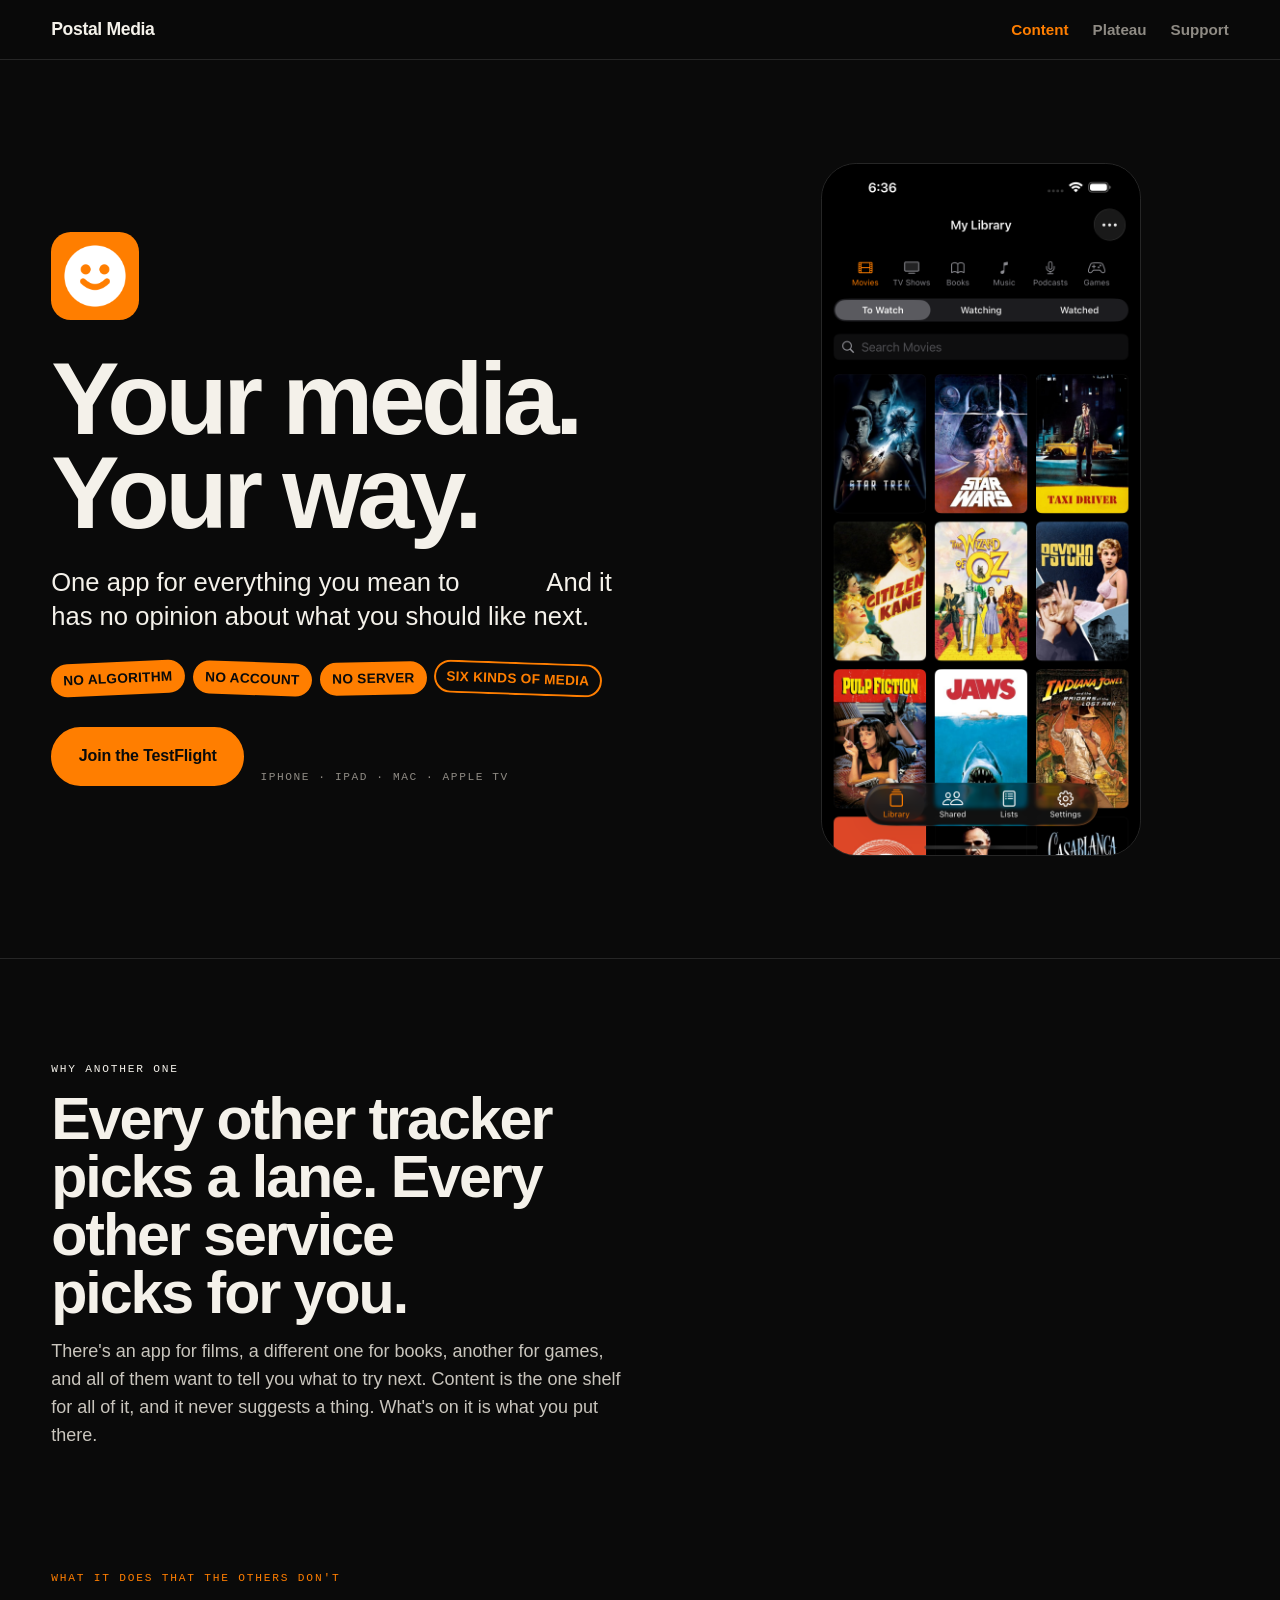
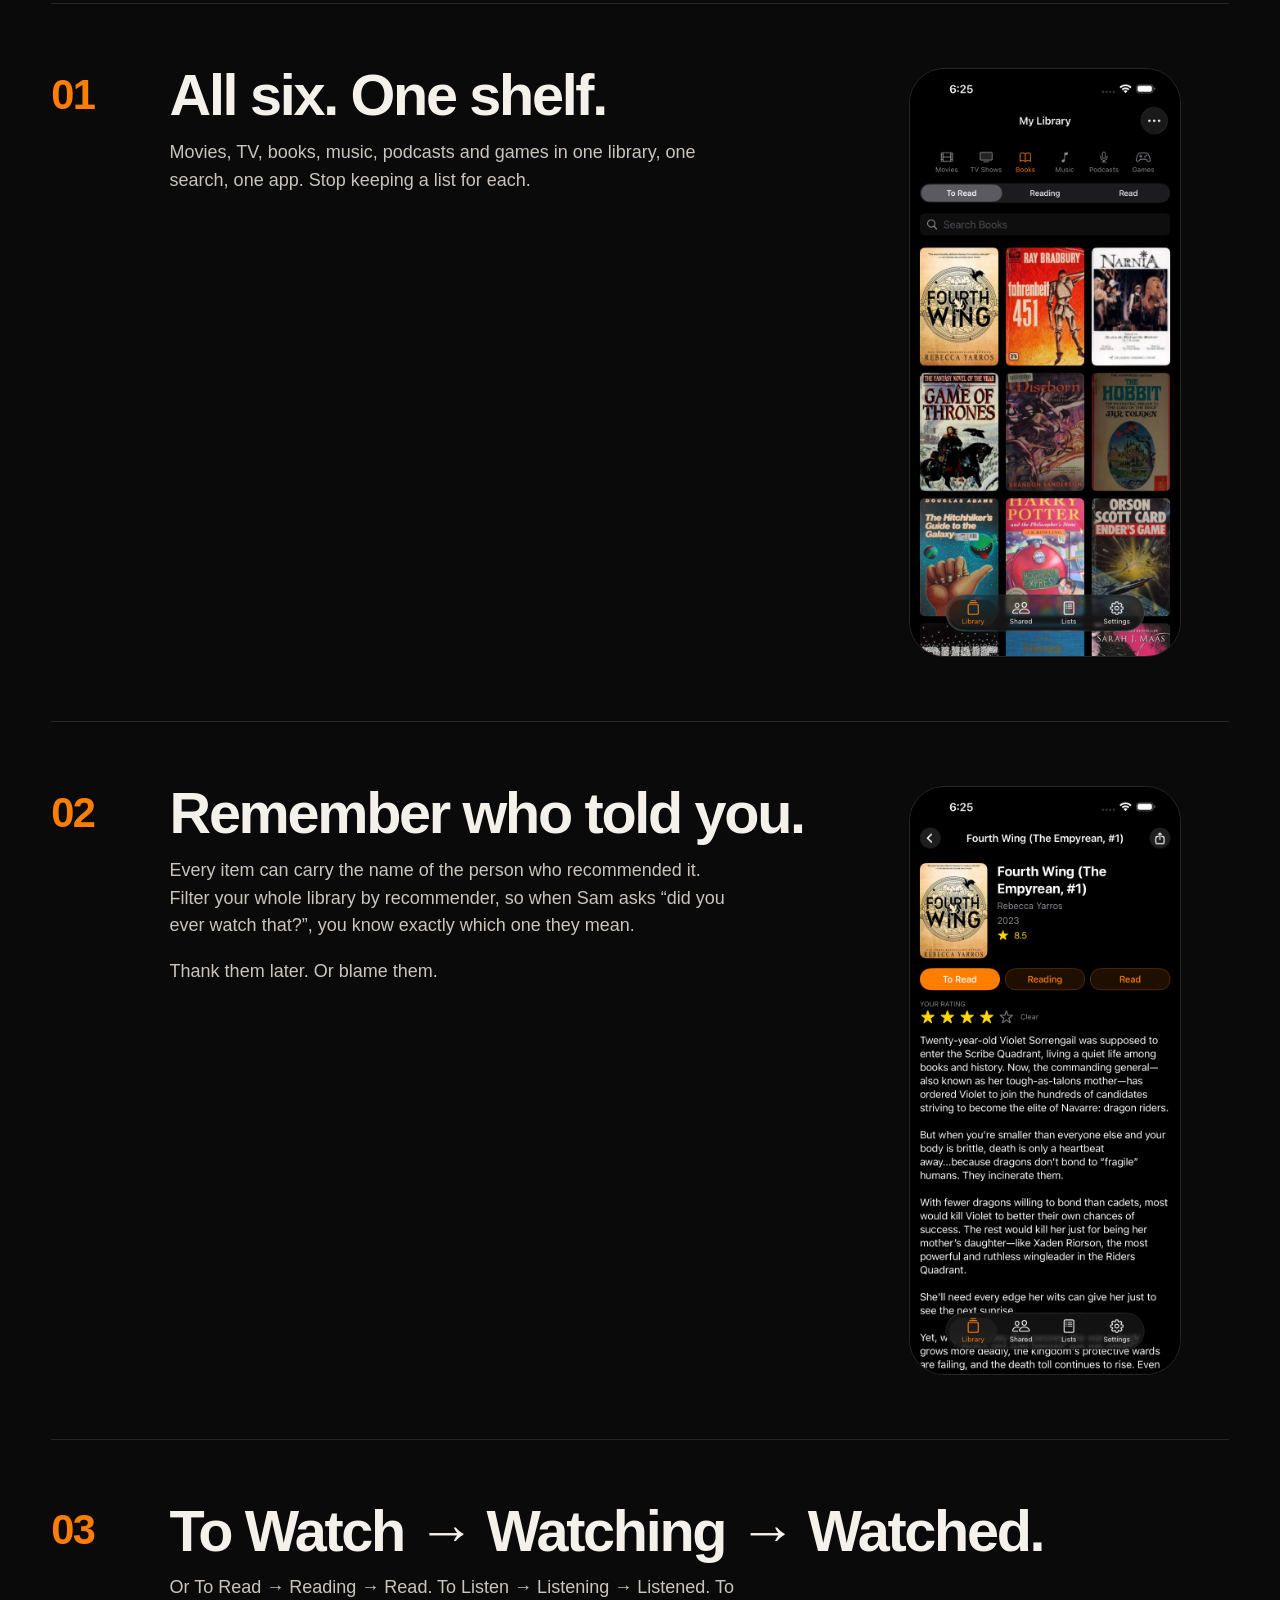
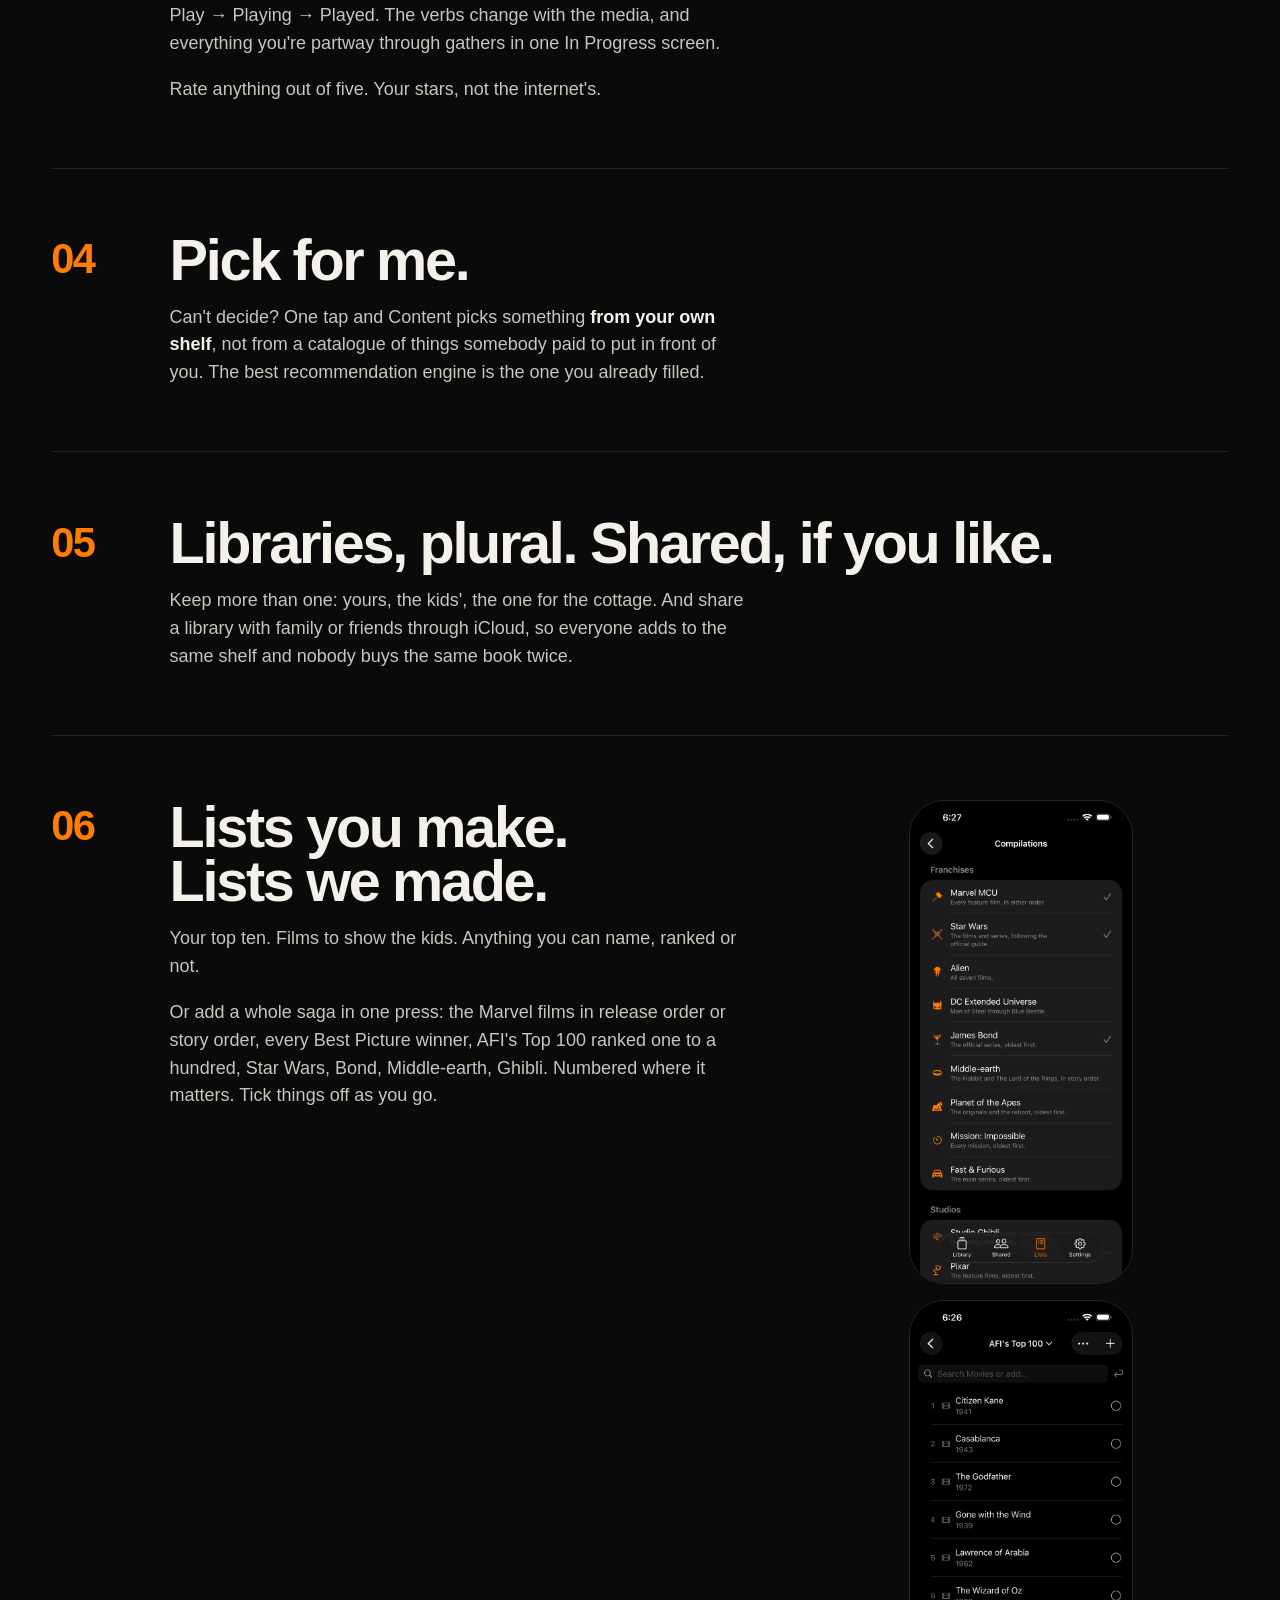
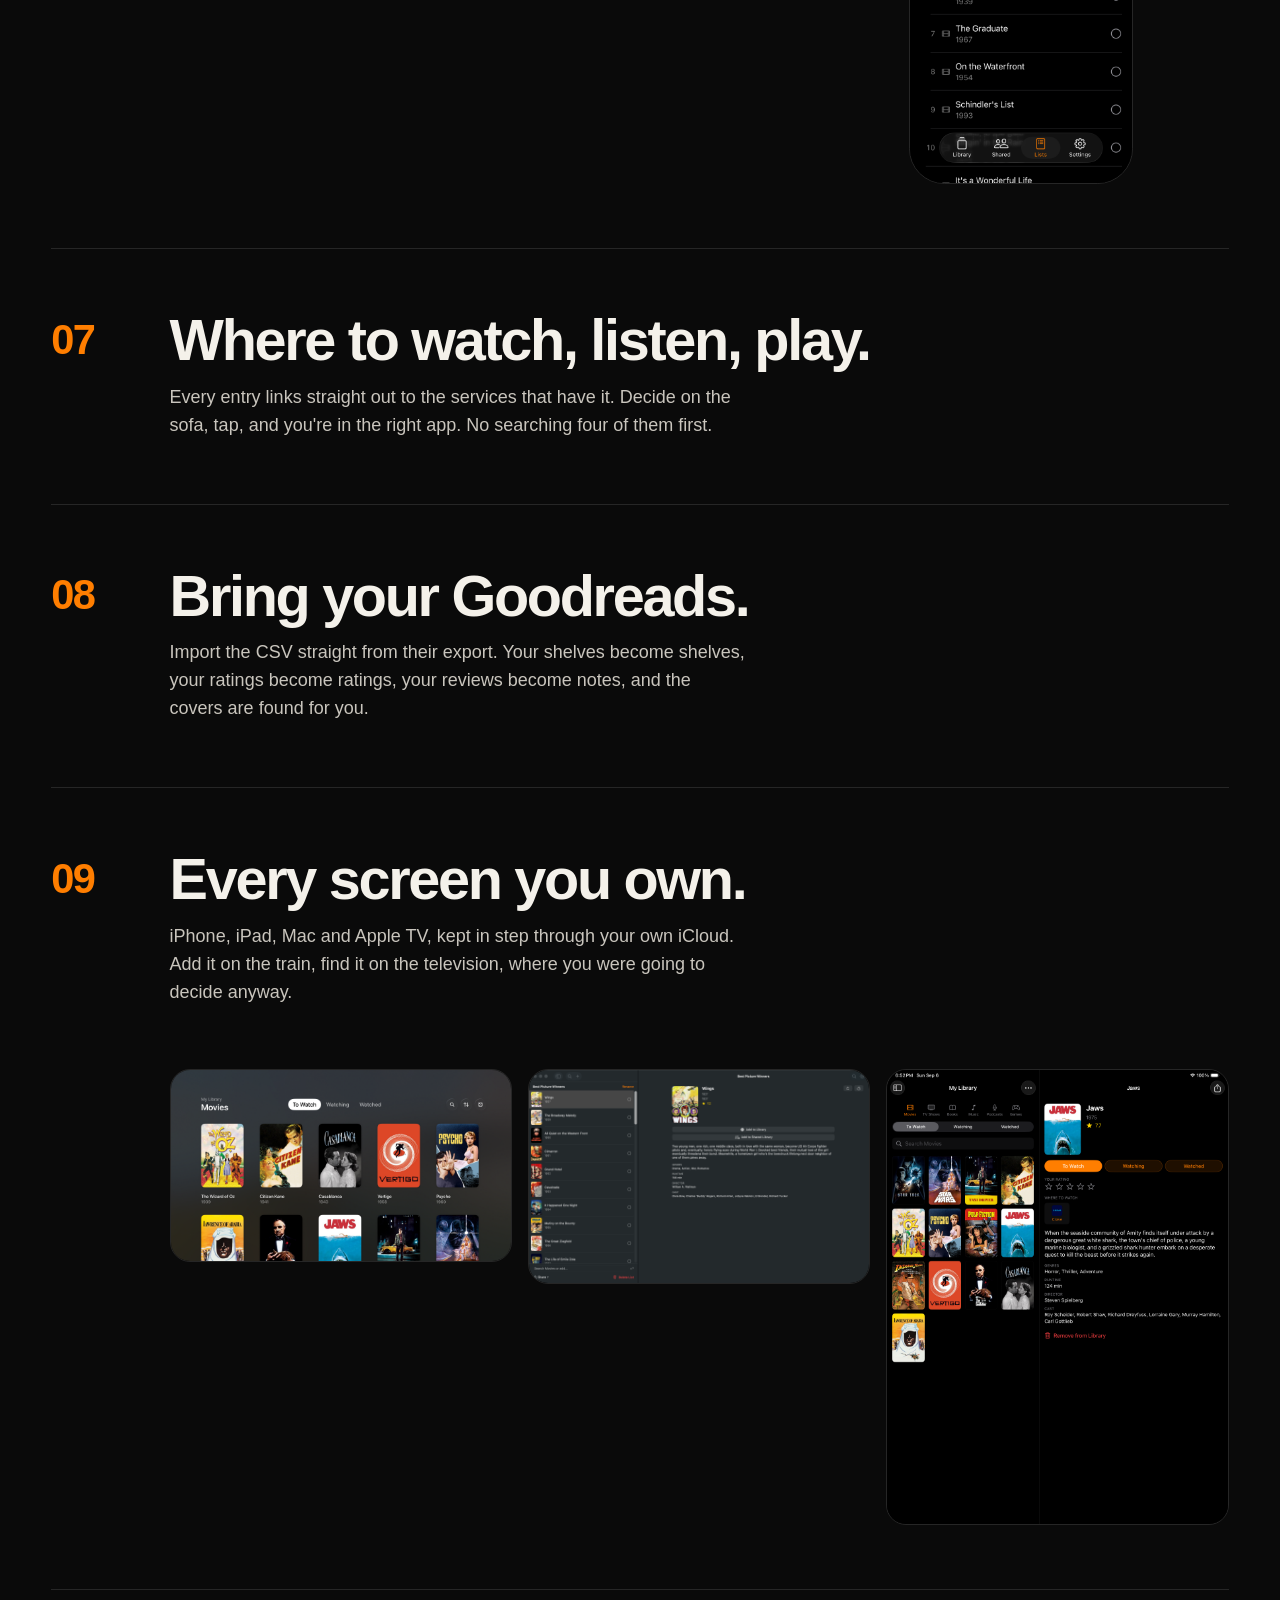
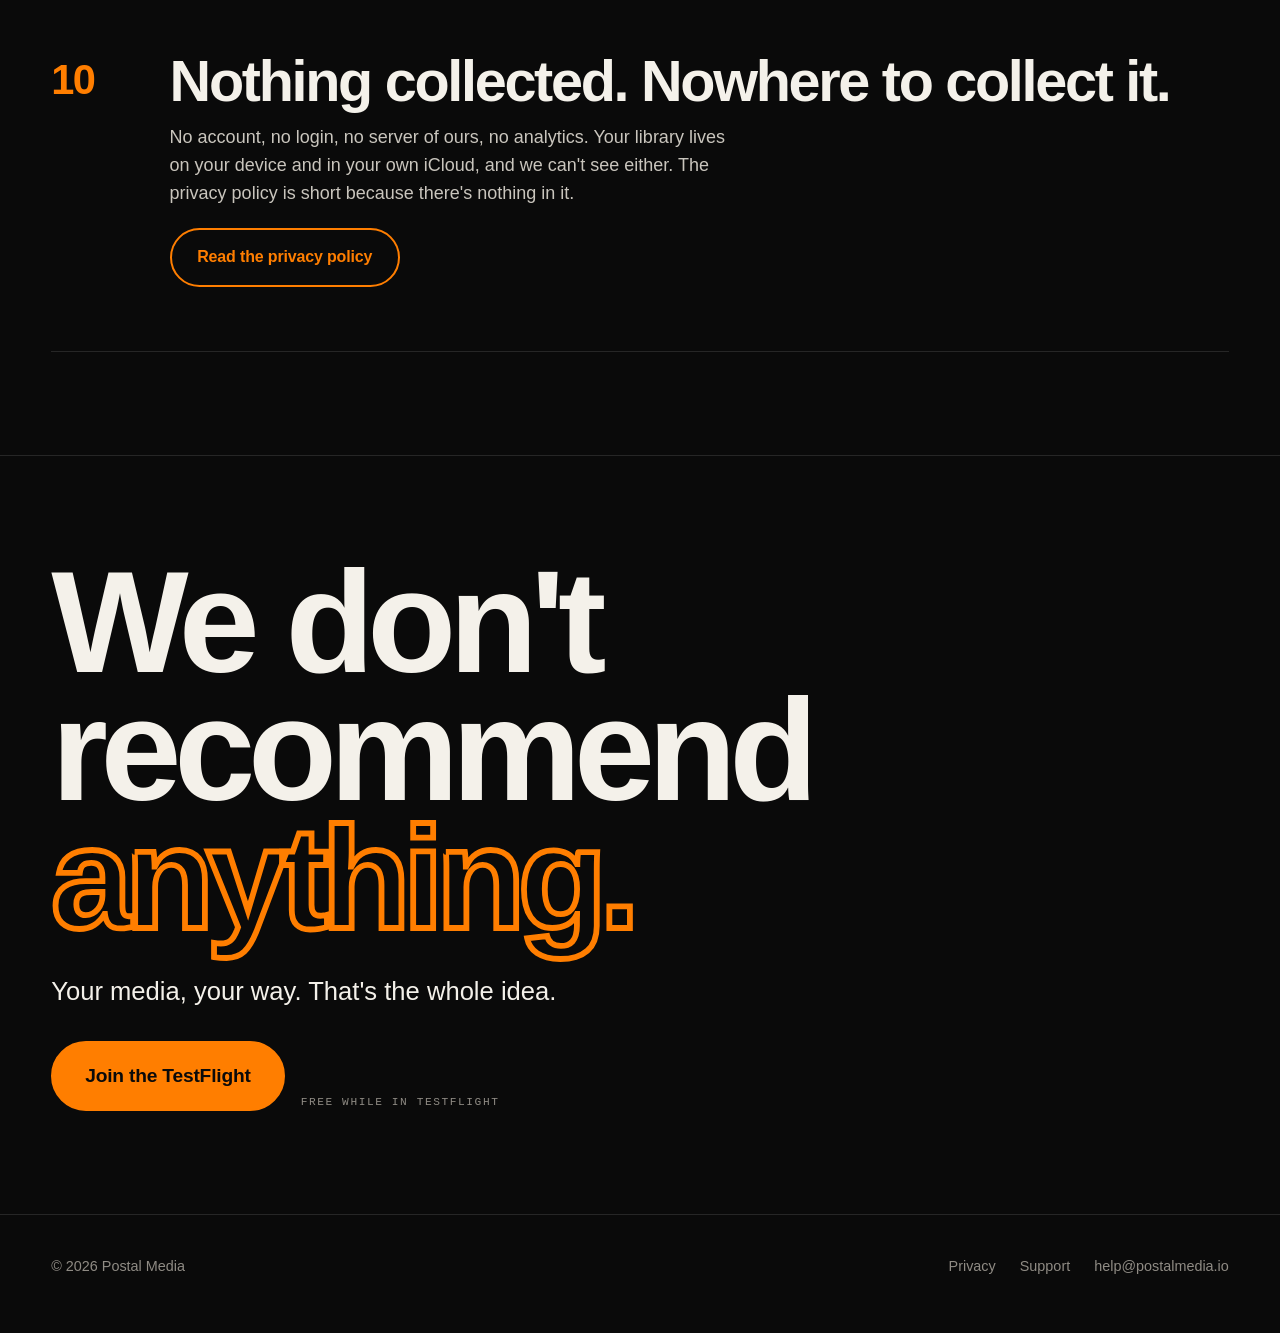
==== content/index.html @ 3f0cbb5e "Add files via upload" ====
<!doctype html>
<html lang="en" data-world="content">
<head>
<meta charset="utf-8">
<meta name="viewport" content="width=device-width, initial-scale=1">
<title>Content · Postal Media</title>
<meta name="description" content="Movies, TV, books, music, podcasts and games on one shelf. Track who recommended it, share a library with family, pick for me, ready-made lists, iCloud sync across iPhone, iPad, Mac and Apple TV. No account, no server, no recommendations.">
<link rel="stylesheet" href="/assets/css/site.css">
<link rel="icon" href="/assets/brand/content-icon.png">
<meta property="og:title" content="Content: your media, your way">
<meta property="og:description" content="Six kinds of media on one shelf. No algorithm, no account, no server. We don't recommend anything.">
<meta property="og:url" content="https://postalmedia.io/content/">
</head>
<body>

<header class="masthead">
  <div class="wrap">
    <a class="home" href="/">Postal Media</a>
    <nav>
      <a href="/content/" aria-current="page">Content</a>
      <a href="/plateau/">Plateau</a>
      <a href="/support/">Support</a>
    </nav>
  </div>
</header>

<main>

  <section>
    <div class="wrap">
      <div class="hero">
        <div>
          <img src="/assets/brand/content-icon.png" alt="" width="120" height="120"
               style="width:5.5rem;height:5.5rem;border-radius:22.4%;margin-bottom:2rem">
          <h1 class="display">Your media.<br>Your way.</h1>
          <p class="lede" style="margin-top:1.5rem">
            One app for everything you mean to
            <span class="cycle" aria-label="watch, read, hear and play"><span>watch.</span><span>read.</span><span>hear.</span><span>play.</span></span>
            And it has no opinion about what you should like next.
          </p>
          <ul class="stickers" style="margin-top:1.75rem" aria-label="In short">
            <li class="sticker">No algorithm</li>
            <li class="sticker">No account</li>
            <li class="sticker">No server</li>
            <li class="sticker sticker--ghost">Six kinds of media</li>
          </ul>
          <div class="actions">
            <a class="btn" href="/support/">Join the TestFlight</a>
            <span class="card__meta">iPhone · iPad · Mac · Apple TV</span>
          </div>
        </div>
        <div>
          <img class="shot shot--phone hero__shot" src="/assets/img/iphone-06-movies.png"
               alt="Content on iPhone showing a shelf of film posters" width="1320" height="2868">
        </div>
      </div>
    </div>
  </section>

  <section>
    <div class="wrap">
      <div class="prose">
        <p class="label">Why another one</p>
        <h2 class="display display--sm">Every other tracker picks a lane. Every other service picks for you.</h2>
        <p>
          There's an app for films, a different one for books, another for games, and
          all of them want to tell you what to try next. Content is the one shelf for
          all of it, and it never suggests a thing. What's on it is what you put there.
        </p>
      </div>
    </div>
  </section>

  <section style="padding-top:0;border-top:0">
    <div class="wrap">
      <p class="label">What it does that the others don't</p>
      <div class="index">

        <div class="idx idx--shot">
          <div class="idx__n">01</div>
          <div>
            <h3>All six. One shelf.</h3>
            <p>
              Movies, TV, books, music, podcasts and games in one library, one search,
              one app. Stop keeping a list for each.
            </p>
          </div>
          <div class="idx__shot">
            <img class="shot shot--phone" src="/assets/img/iphone-01-library-books.png"
                 alt="A shelf of book covers in Content" width="1320" height="2868">
          </div>
        </div>

        <div class="idx idx--shot">
          <div class="idx__n">02</div>
          <div>
            <h3>Remember who told you.</h3>
            <p>
              Every item can carry the name of the person who recommended it. Filter your
              whole library by recommender, so when Sam asks “did you ever watch
              that?”, you know exactly which one they mean.
            </p>
            <p>Thank them later. Or blame them.</p>
          </div>
          <div class="idx__shot">
            <img class="shot shot--phone" src="/assets/img/iphone-02-detail.png"
                 alt="A book's detail screen showing status, rating and who recommended it" width="1320" height="2868">
          </div>
        </div>

        <div class="idx">
          <div class="idx__n">03</div>
          <div>
            <h3>To Watch → Watching → Watched.</h3>
            <p>
              Or To Read → Reading → Read. To Listen → Listening → Listened. To Play →
              Playing → Played. The verbs change with the media, and everything you're
              partway through gathers in one In Progress screen.
            </p>
            <p>Rate anything out of five. Your stars, not the internet's.</p>
          </div>
        </div>

        <div class="idx">
          <div class="idx__n">04</div>
          <div>
            <h3>Pick for me.</h3>
            <p>
              Can't decide? One tap and Content picks something <strong>from your own
              shelf</strong>, not from a catalogue of things somebody paid to put in
              front of you. The best recommendation engine is the one you already filled.
            </p>
          </div>
        </div>

        <div class="idx">
          <div class="idx__n">05</div>
          <div>
            <h3>Libraries, plural. Shared, if you like.</h3>
            <p>
              Keep more than one: yours, the kids', the one for the cottage. And share a
              library with family or friends through iCloud, so everyone adds to the
              same shelf and nobody buys the same book twice.
            </p>
          </div>
        </div>

        <div class="idx idx--shot">
          <div class="idx__n">06</div>
          <div>
            <h3>Lists you make. Lists we made.</h3>
            <p>
              Your top ten. Films to show the kids. Anything you can name, ranked or not.
            </p>
            <p>
              Or add a whole saga in one press: the Marvel films in release order or story
              order, every Best Picture winner, AFI's Top 100 ranked one to a hundred,
              Star Wars, Bond, Middle-earth, Ghibli. Numbered where it matters. Tick
              things off as you go.
            </p>
          </div>
          <div class="idx__shot idx__shot--row">
            <img class="shot shot--phone" src="/assets/img/iphone-05-compilations.png"
                 alt="The ready-made compilations in Content" width="1320" height="2868">
            <img class="shot shot--phone" src="/assets/img/iphone-04-afi.png"
                 alt="AFI's Top 100 as a numbered list" width="1320" height="2868">
          </div>
        </div>

        <div class="idx">
          <div class="idx__n">07</div>
          <div>
            <h3>Where to watch, listen, play.</h3>
            <p>
              Every entry links straight out to the services that have it. Decide on the
              sofa, tap, and you're in the right app. No searching four of them first.
            </p>
          </div>
        </div>

        <div class="idx">
          <div class="idx__n">08</div>
          <div>
            <h3>Bring your Goodreads.</h3>
            <p>
              Import the CSV straight from their export. Your shelves become shelves, your
              ratings become ratings, your reviews become notes, and the covers are found
              for you.
            </p>
          </div>
        </div>

        <div class="idx">
          <div class="idx__n">09</div>
          <div>
            <h3>Every screen you own.</h3>
            <p>
              iPhone, iPad, Mac and Apple TV, kept in step through your own iCloud. Add
              it on the train, find it on the television, where you were going to decide
              anyway.
            </p>
          </div>
          <div class="idx__shot idx__shot--wide">
            <div class="grid-shots">
              <img class="shot" src="/assets/img/appletv.png" alt="Content on Apple TV" width="3840" height="2160">
              <img class="shot" src="/assets/img/mac.png" alt="Content on Mac" width="2880" height="1800">
              <img class="shot" src="/assets/img/ipad.png" alt="Content on iPad" width="2064" height="2752" style="width:100%;max-width:22rem">
            </div>
          </div>
        </div>

        <div class="idx">
          <div class="idx__n">10</div>
          <div>
            <h3>Nothing collected. Nowhere to collect it.</h3>
            <p>
              No account, no login, no server of ours, no analytics. Your library lives on
              your device and in your own iCloud, and we can't see either. The privacy
              policy is short because there's nothing in it.
            </p>
            <p style="margin-top:1.25rem"><a class="btn btn--ghost" href="/content/privacy/">Read the privacy policy</a></p>
          </div>
        </div>

      </div>
    </div>
  </section>

  <section class="closer">
    <div class="wrap">
      <h2 class="display display--xl">We don't recommend <span class="outline">anything.</span></h2>
      <p class="lede">Your media, your way. That's the whole idea.</p>
      <div class="actions">
        <a class="btn btn--lg" href="/support/">Join the TestFlight</a>
        <span class="card__meta">Free while in TestFlight</span>
      </div>
    </div>
  </section>

</main>

<footer class="colophon">
  <div class="wrap">
    <span>© 2026 Postal Media</span>
    <span class="spacer"></span>
    <a href="/content/privacy/">Privacy</a>
    <a href="/support/">Support</a>
    <a href="mailto:help@postalmedia.io">help@postalmedia.io</a>
  </div>
</footer>

</body>
</html>
---- assets/css/site.css ----
/* ==========================================================================
   Postal Media: black, loud, one accent at a time
   --------------------------------------------------------------------------
   One ground everywhere: near-black. The studio's red, Content's orange and
   Plateau's gold each take over a page in turn (see [data-world] at the
   bottom), so every app still has its own world without the background
   flipping between light and dark as you move around the site.

   The fun is in scale and motion: very large type, stickers that sit
   slightly off-square, a word that changes in the headline. Never decoration
   for its own sake. Everything is one stylesheet, no build.
   ========================================================================== */

:root {
  --bg:        #0A0A0A;
  --bg-raise:  #141414;
  --fg:        #F4F1EA;
  --fg-soft:   #C9C5BD;
  --muted:     #8F8B84;
  --line:      #262626;

  --red:       #EE4C44;   /* sampled from the stamp */
  --orange:    #FF7E00;   /* sampled from Content's icon */
  --gold:      #E0AC2E;   /* sampled from Plateau's slate */

  --accent:    var(--red);
  --on-accent: #0A0A0A;

  --measure: 36rem;
  --gap: clamp(1.25rem, 4vw, 3.5rem);

  --sans: -apple-system, BlinkMacSystemFont, "Segoe UI", Inter, Helvetica, Arial, sans-serif;
  --mono: ui-monospace, SFMono-Regular, "SF Mono", Menlo, Consolas, monospace;
}

*, *::before, *::after { box-sizing: border-box; }
html { -webkit-text-size-adjust: 100%; scroll-behavior: smooth; }

body {
  margin: 0;
  background: var(--bg);
  color: var(--fg);
  font-family: var(--sans);
  font-size: clamp(1rem, 0.95rem + 0.25vw, 1.125rem);
  line-height: 1.55;
  -webkit-font-smoothing: antialiased;
  text-rendering: optimizeLegibility;
}

.wrap { width: min(78rem, 100% - 2 * var(--gap)); margin-inline: auto; }

a { color: inherit; }
::selection { background: var(--accent); color: var(--on-accent); }

/* height:auto is not optional. Every img carries width/height attributes so
   the layout reserves space and nothing jumps on load; without this the
   attribute height survives while max-width shrinks the width, and every
   screenshot on the site gets squashed. */
img { max-width: 100%; height: auto; display: block; }
/* A grid track's minimum is its content's min-content width, and for an
   image that is the full pixel width of the file, so a phone screenshot in
   a 1fr column pushes the whole page wider than the viewport. Letting every
   grid child shrink to nothing puts max-width back in charge. */
.hero > *, .idx > *, .feature > *, .roster > *, .grid-shots > * { min-width: 0; }

/* --- Masthead --------------------------------------------------------------
   Sticks to the top with the page showing through, so the wordmark is always
   there and the colour of the current link tells you which world you're in. */

.masthead {
  position: sticky; top: 0; z-index: 10;
  background: color-mix(in srgb, var(--bg) 82%, transparent);
  -webkit-backdrop-filter: blur(14px); backdrop-filter: blur(14px);
  border-bottom: 1px solid var(--line);
  padding-block: 1rem;
}
.masthead .wrap { display: flex; gap: 1.5rem; align-items: center; flex-wrap: wrap; }
.masthead a { text-decoration: none; }
.masthead .home { font-weight: 900; letter-spacing: -0.02em; font-size: 1.1rem; }
.masthead .home:hover { color: var(--accent); }
.masthead nav { margin-left: auto; display: flex; gap: 1.5rem; }
.masthead nav a { color: var(--muted); font-weight: 600; font-size: 0.95rem; }
.masthead nav a:hover { color: var(--fg); }
.masthead [aria-current="page"] { color: var(--accent); }
.masthead [aria-current="page"]:hover { color: var(--accent); }
@media (max-width: 40rem) {
  .masthead .wrap { gap: 1rem; }
  .masthead nav { gap: 1rem; }
  .masthead nav a { font-size: 0.85rem; }
}

/* --- Type -----------------------------------------------------------------
   One display face at a few sizes. Very heavy, very tight. The biggest size
   is for one line per page and should feel slightly too big. */

.display {
  font-size: clamp(2.8rem, 1.6rem + 6vw, 7rem);
  line-height: 0.92;
  letter-spacing: -0.045em;
  font-weight: 900;
  margin: 0;
  text-wrap: balance;
}
.display--sm { font-size: clamp(2rem, 1.3rem + 3vw, 4rem); line-height: 0.98; letter-spacing: -0.035em; }
.display--xl { font-size: clamp(3.4rem, 1.5rem + 9.5vw, 11rem); line-height: 0.88; letter-spacing: -0.05em; }

.accent { color: var(--accent); }
/* Hollow type: the outline of the word in the accent, nothing inside. */
.outline { color: transparent; -webkit-text-stroke: 0.04em var(--accent); }

.lede { font-size: clamp(1.15rem, 1rem + 0.8vw, 1.6rem); line-height: 1.35; max-width: var(--measure); color: var(--fg); margin: 0; }
.prose { max-width: var(--measure); }
.prose p { margin-block: 0 1em; color: var(--fg-soft); }
.prose p:first-of-type { color: var(--fg); }
.prose .display, .prose .display--sm { margin-bottom: 1rem; }

.label {
  font-family: var(--mono);
  font-size: 0.7rem;
  letter-spacing: 0.16em;
  text-transform: uppercase;
  color: var(--accent);
  margin: 0 0 1rem;
}

section { padding-block: clamp(3rem, 8vw, 7rem); }
section + section { border-top: 1px solid var(--line); }
.tight { padding-block: clamp(2rem, 5vw, 4rem); }

/* --- Hero ----------------------------------------------------------------- */
.hero { display: grid; gap: clamp(2rem, 5vw, 4rem); align-items: center; }
@media (min-width: 56rem) { .hero { grid-template-columns: 1.25fr 1fr; } }
.hero__shot { max-width: min(20rem, 100%); margin-inline: auto; }

.stamp { width: min(36rem, 90vw); transition: transform .35s cubic-bezier(.2,.9,.3,1.4); }
.stamp:hover { transform: rotate(-3deg) scale(1.02); }

/* --- The changing word ------------------------------------------------------
   Four words stacked in one grid cell, each fading in and out in turn. The
   cell is as wide as the widest word, so the line never reflows. */
.cycle { display: inline-grid; vertical-align: baseline; color: var(--accent); }
.cycle > span { grid-area: 1 / 1; opacity: 0; animation: cycle 8s ease-in-out infinite; }
.cycle > span:nth-child(2) { animation-delay: 2s; }
.cycle > span:nth-child(3) { animation-delay: 4s; }
.cycle > span:nth-child(4) { animation-delay: 6s; }
@keyframes cycle {
  0%   { opacity: 0; transform: translateY(0.35em); }
  6%   { opacity: 1; transform: translateY(0); }
  22%  { opacity: 1; transform: translateY(0); }
  28%  { opacity: 0; transform: translateY(-0.35em); }
  100% { opacity: 0; transform: translateY(-0.35em); }
}

/* --- Stickers --------------------------------------------------------------
   Short claims, stuck on. Each one lands at a slightly different angle. */
.stickers { display: flex; flex-wrap: wrap; gap: 0.6rem 0.5rem; margin: 0; padding: 0; list-style: none; }
.sticker {
  display: inline-block;
  background: var(--accent);
  color: var(--on-accent);
  font-weight: 900;
  font-size: 0.85rem;
  letter-spacing: 0.02em;
  text-transform: uppercase;
  padding: 0.45em 0.9em;
  border-radius: 999px;
  transform: rotate(-2.5deg);
  transition: transform .2s ease;
}
.sticker:nth-child(2n) { transform: rotate(2deg); }
.sticker:nth-child(3n) { transform: rotate(-1deg); }
.sticker:hover { transform: rotate(0) scale(1.06); }
.sticker--ghost { background: transparent; color: var(--accent); box-shadow: inset 0 0 0 2px var(--accent); }

/* --- Buttons --------------------------------------------------------------- */
.btn {
  display: inline-block;
  font-weight: 800;
  font-size: 1rem;
  letter-spacing: -0.01em;
  text-decoration: none;
  padding: 0.95rem 1.6rem;
  border-radius: 999px;
  background: var(--accent);
  color: var(--on-accent);
  border: 2px solid var(--accent);
  transition: transform .15s ease, background-color .15s ease, color .15s ease;
}
.btn:hover { transform: translateY(-2px); }
.btn--ghost { background: transparent; color: var(--accent); }
.btn--ghost:hover { background: var(--accent); color: var(--on-accent); }
.btn--lg { font-size: 1.2rem; padding: 1.15rem 2rem; }
.actions { display: flex; flex-wrap: wrap; gap: 0.75rem 1rem; align-items: center; margin-top: 2rem; }

/* --- Roster (home) ---------------------------------------------------------
   Each app is a card in its own accent. The card only shows its colour when
   you reach for it, so the home page stays the studio's red until you pick. */
.roster { display: grid; gap: 1.25rem; }
@media (min-width: 52rem) { .roster { grid-template-columns: 1fr 1fr; } }
.card {
  --card: var(--accent);
  display: grid;
  gap: 1.5rem;
  align-content: start;
  padding: clamp(1.5rem, 3vw, 2.5rem);
  min-height: 24rem;
  background: var(--bg-raise);
  border: 1px solid var(--line);
  border-radius: 1.75rem;
  text-decoration: none;
  color: inherit;
  transition: transform .25s ease, border-color .25s ease, box-shadow .25s ease;
}
.card:hover { transform: translateY(-6px); border-color: var(--card); box-shadow: 0 30px 60px -30px color-mix(in srgb, var(--card) 60%, transparent); }
.card--content { --card: var(--orange); }
.card--plateau { --card: var(--gold); }
.card__top { display: flex; align-items: flex-start; justify-content: space-between; gap: 1rem; }
.card__icon { width: 5.5rem; height: 5.5rem; border-radius: 22.4%; transition: transform .3s cubic-bezier(.2,.9,.3,1.4); }
.card:hover .card__icon { transform: rotate(-8deg) scale(1.06); }
.card__status { --accent: var(--card); --on-accent: #0A0A0A; }
.card__name { font-size: clamp(2.4rem, 1.5rem + 3vw, 4rem); font-weight: 900; letter-spacing: -0.04em; line-height: 0.95; margin: 0; transition: color .25s ease; }
.card:hover .card__name { color: var(--card); }
.card__what { margin: 0; color: var(--fg-soft); font-size: 1.05rem; max-width: 30rem; }
.card__meta { margin: auto 0 0; font-family: var(--mono); font-size: 0.7rem; letter-spacing: 0.14em; text-transform: uppercase; color: var(--muted); }
.card__go { color: var(--card); font-weight: 800; }

/* --- The index (Content's feature list) ------------------------------------
   Ten numbered claims. The numeral is the accent, the headline is huge, the
   body is short. Items with a screenshot get a third column on wide screens. */
.index { border-top: 1px solid var(--line); }
.idx {
  display: grid;
  grid-template-columns: minmax(3.5rem, 5rem) 1fr;
  gap: clamp(1rem, 3vw, 2.5rem);
  padding-block: clamp(2.5rem, 5vw, 4.5rem);
  border-bottom: 1px solid var(--line);
  align-items: start;
}
.idx__n { font-weight: 900; font-size: clamp(1.6rem, 1rem + 2vw, 2.6rem); letter-spacing: -0.04em; line-height: 1; color: var(--accent); font-variant-numeric: tabular-nums; padding-top: .35rem; }
.idx h3 { font-size: clamp(1.9rem, 1.2rem + 3vw, 3.6rem); font-weight: 900; letter-spacing: -0.04em; line-height: 0.95; margin: 0 0 1rem; text-wrap: balance; }
.idx p { margin: 0 0 1em; max-width: var(--measure); color: var(--fg-soft); }
.idx p:last-child { margin-bottom: 0; }
.idx strong { color: var(--fg); }
.idx__shot { grid-column: 2; margin-top: 1.5rem; }
.idx__shot .shot { max-width: min(17rem, 100%); }
.idx__shot--wide .shot { max-width: 100%; }
.idx__shot--row { display: flex; gap: 1rem; flex-wrap: wrap; }
.idx__shot--row .shot { max-width: min(14rem, 100%); flex: 1 1 10rem; }
/* On a phone the numeral goes above the headline instead of beside it, so
   the text and the screenshots get the full width. */
@media (max-width: 40rem) {
  .idx { grid-template-columns: 1fr; gap: 0.75rem; }
  .idx__shot { grid-column: 1; }
  .idx__n { padding-top: 0; }
}
@media (min-width: 60rem) {
  .idx--shot { grid-template-columns: minmax(3.5rem, 5rem) 1fr minmax(0, 20rem); }
  .idx--shot .idx__shot { grid-column: 3; grid-row: 1; margin-top: 0; justify-self: end; }
  .idx--shot .idx__shot--row { grid-column: 3; min-width: 20rem; }
}

.shot { border: 1px solid var(--line); background: #000; border-radius: 1.25rem; overflow: hidden; }
.shot--phone { border-radius: 2.2rem; }
.grid-shots { display: grid; gap: 1rem; grid-template-columns: repeat(auto-fit, minmax(min(16rem, 100%), 1fr)); align-items: start; }

/* --- Big words (Plateau's list, and any bold list) -------------------------- */
.bigwords { list-style: none; margin: 0; padding: 0; }
.bigwords li {
  font-size: clamp(1.8rem, 1.2rem + 2.8vw, 3.6rem);
  font-weight: 900;
  letter-spacing: -0.04em;
  line-height: 1.05;
  padding-block: .35rem;
  border-bottom: 1px solid var(--line);
  transition: color .2s ease, padding-left .2s ease;
}
.bigwords li:hover { color: var(--accent); padding-left: .4em; }

/* --- Feature rows (two columns of anything) ---------------------------------- */
.feature { display: grid; gap: clamp(1.5rem, 4vw, 3rem); align-items: center; }
.feature--top { align-items: start; }
@media (min-width: 52rem) {
  .feature { grid-template-columns: 1fr 1fr; }
  .feature--flip > :first-child { order: 2; }
}
.feature h3 { font-size: clamp(1.5rem, 1rem + 1.8vw, 2.4rem); letter-spacing: -0.03em; line-height: 1.02; margin: 0 0 .6rem; font-weight: 900; }

/* --- The closer ------------------------------------------------------------- */
.closer { text-align: left; }
.closer .display--xl { margin-bottom: 2rem; }

/* --- Footer ----------------------------------------------------------------- */
.colophon {
  border-top: 1px solid var(--line);
  padding-block: 2.5rem 3.5rem;
  font-size: 0.9rem;
  color: var(--muted);
}
.colophon .wrap { display: flex; gap: 1.5rem; flex-wrap: wrap; align-items: center; }
.colophon a { text-decoration: none; }
.colophon a:hover { color: var(--accent); }
.colophon .spacer { margin-left: auto; }

/* --- Long-form (privacy policy) -------------------------------------------- */
.doc { max-width: 42rem; }
.doc p, .doc li { color: var(--fg-soft); }
.doc strong { color: var(--fg); }
.doc h2 { font-size: clamp(1.4rem, 1rem + 1.4vw, 2rem); letter-spacing: -0.03em; margin: 2.75rem 0 .75rem; font-weight: 900; color: var(--fg); }
.doc h3 { font-size: 1.1rem; margin: 1.75rem 0 .5rem; color: var(--fg); }
.doc ul { padding-left: 1.1rem; }
.doc li { margin-bottom: .5rem; }
.doc table { width: 100%; border-collapse: collapse; margin: 1.25rem 0; font-size: .92rem; }
.doc th, .doc td { text-align: left; padding: .55rem .6rem; border-bottom: 1px solid var(--line); vertical-align: top; }
.doc th { font-family: var(--mono); font-size: .66rem; letter-spacing: .12em; text-transform: uppercase; color: var(--accent); }
.doc code { font-family: var(--mono); font-size: .9em; color: var(--fg); }
.doc a { color: var(--accent); }

/* ==========================================================================
   Worlds: same black, a different colour holding the pen
   ========================================================================== */
[data-world="content"] { --accent: var(--orange); }
[data-world="plateau"] { --accent: var(--gold); }

@media (prefers-reduced-motion: reduce) {
  *, *::before, *::after { transition: none !important; animation: none !important; }
  html { scroll-behavior: auto; }
  .cycle > span { display: none; }
  .cycle > span:first-child { display: inline; opacity: 1; }
  .sticker { transform: none; }
}
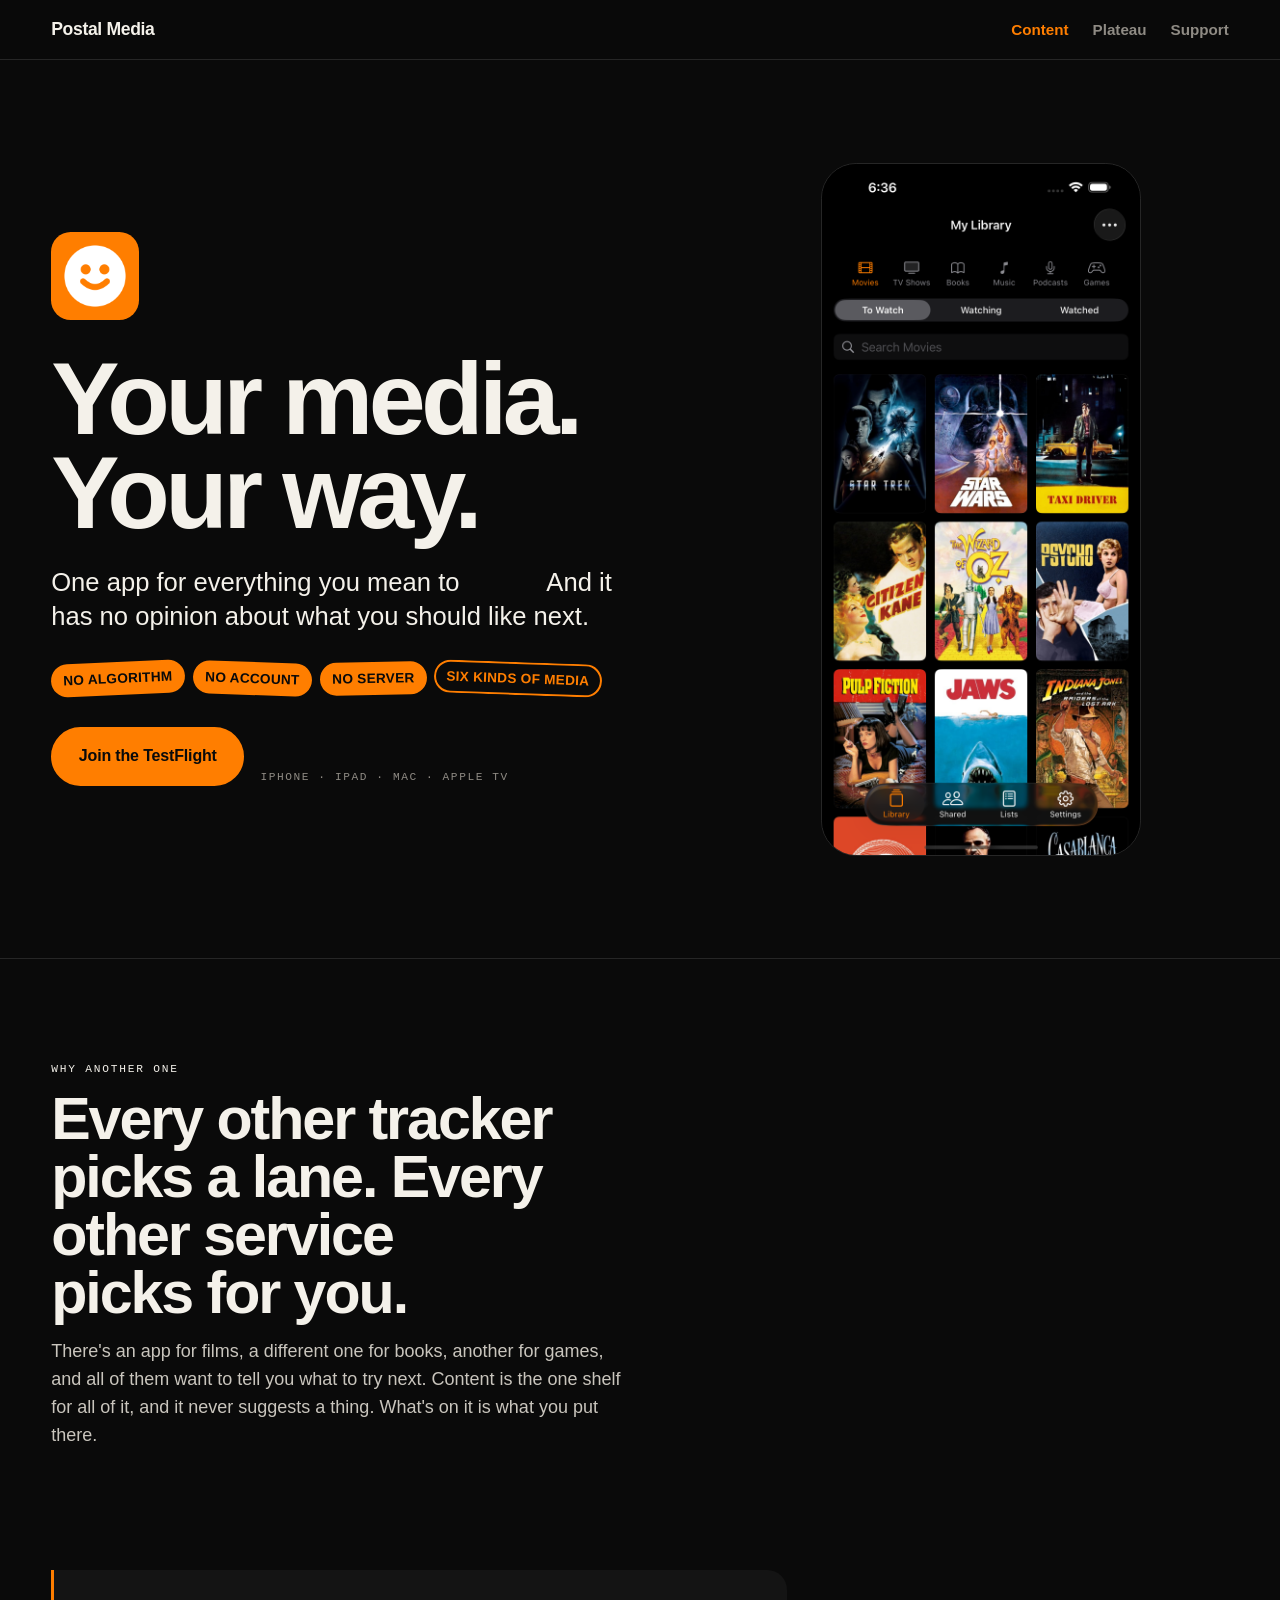
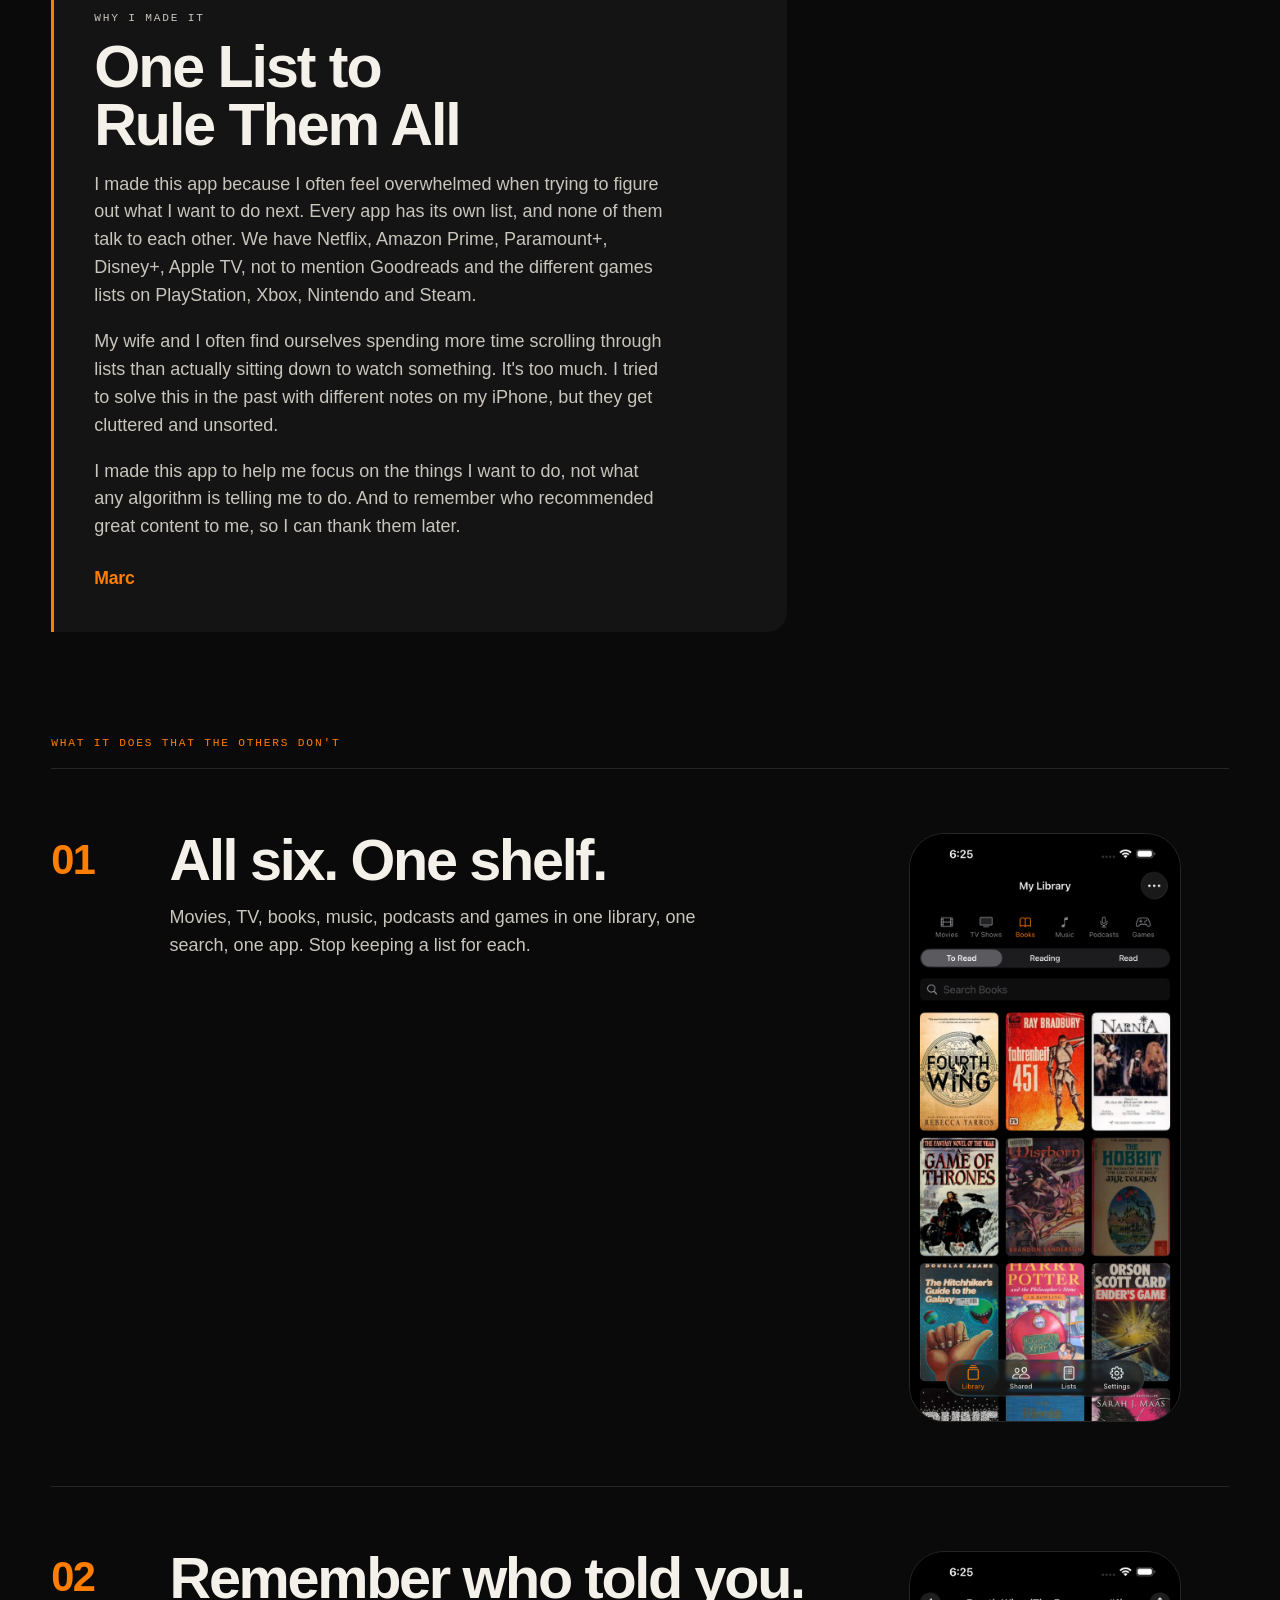
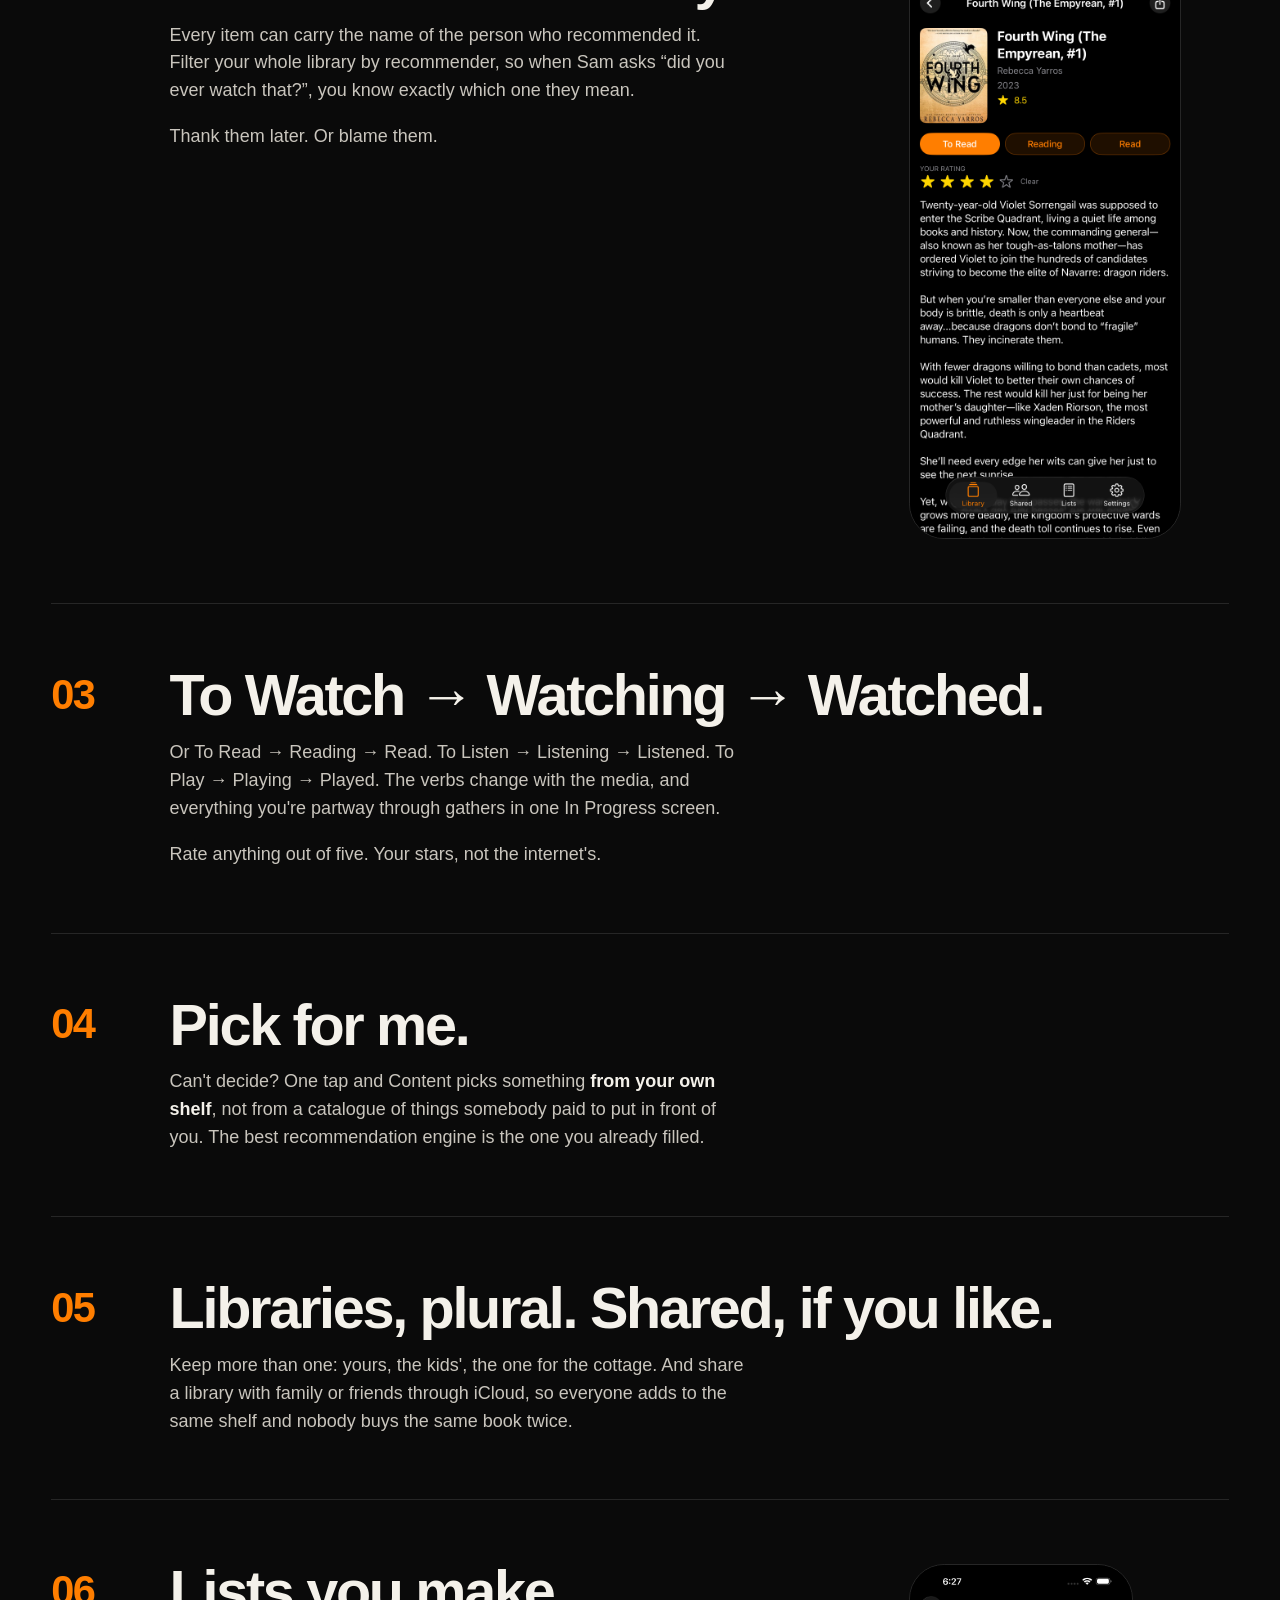
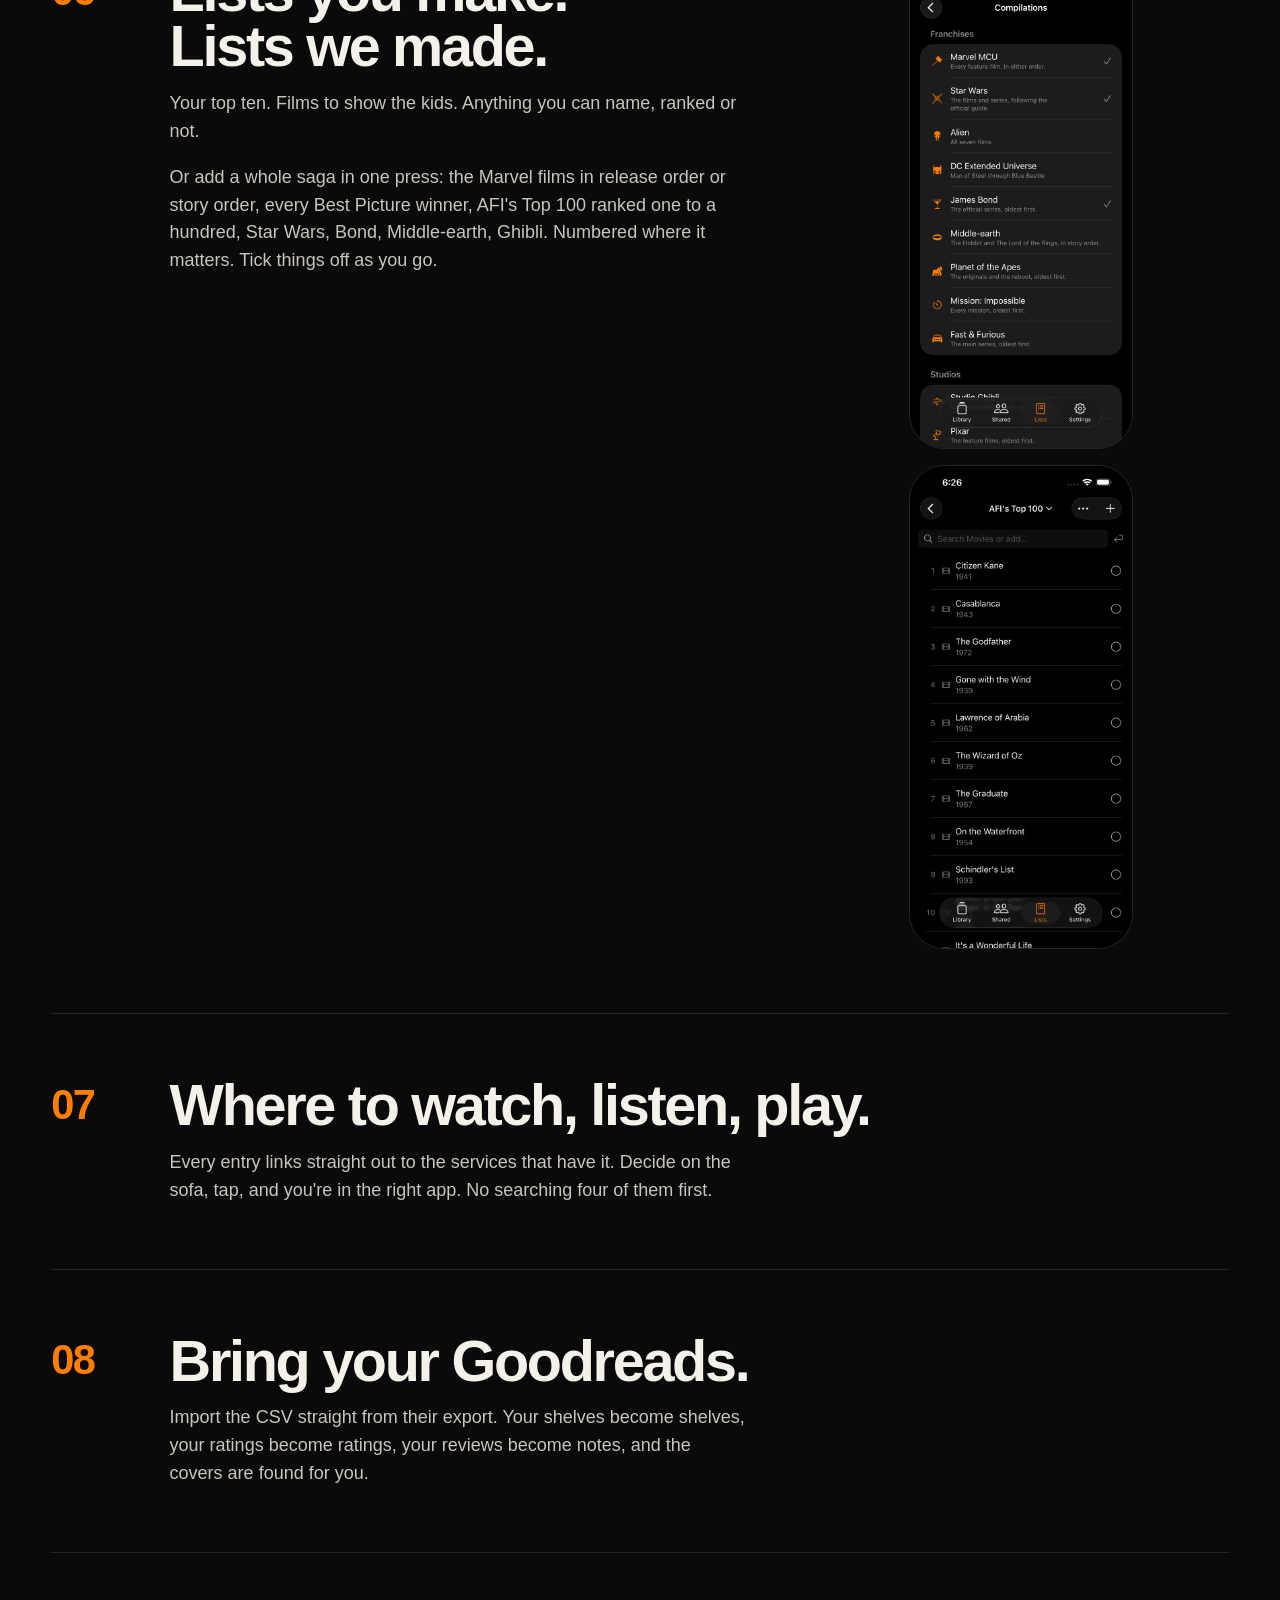
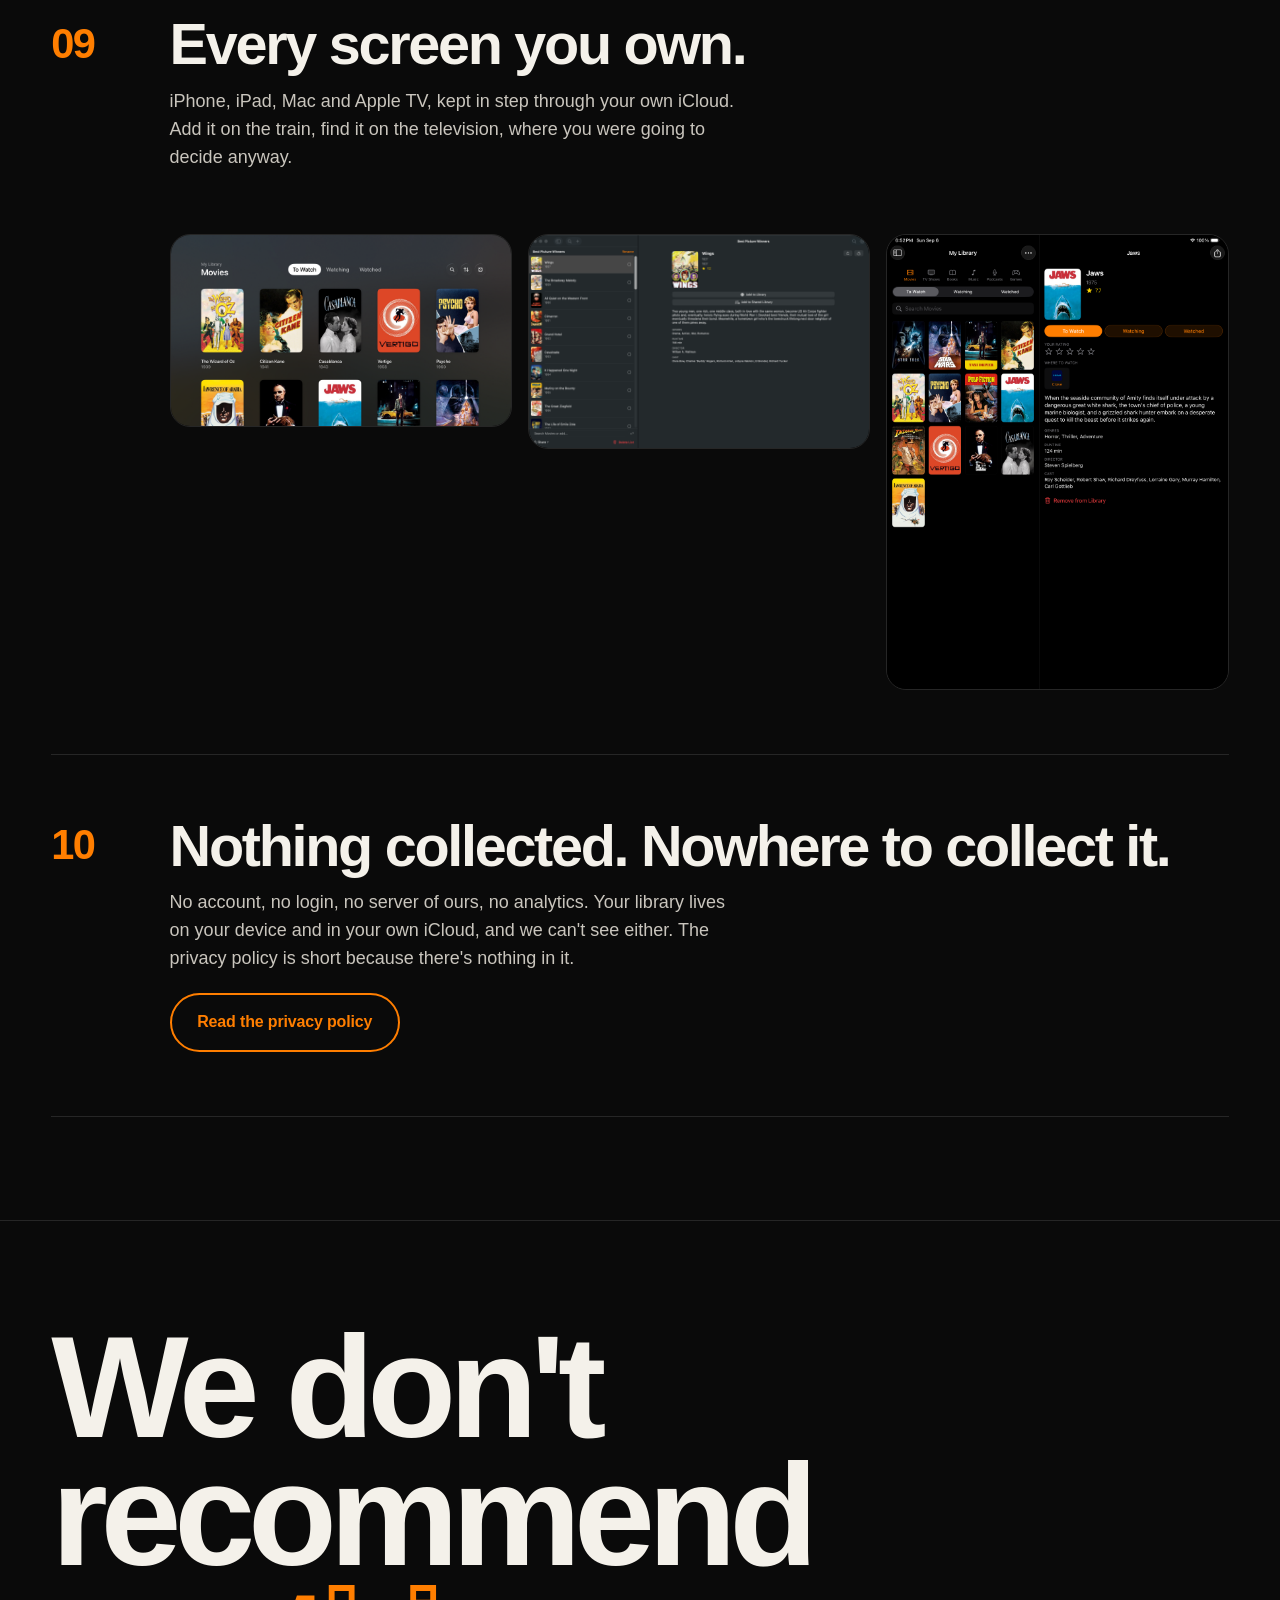
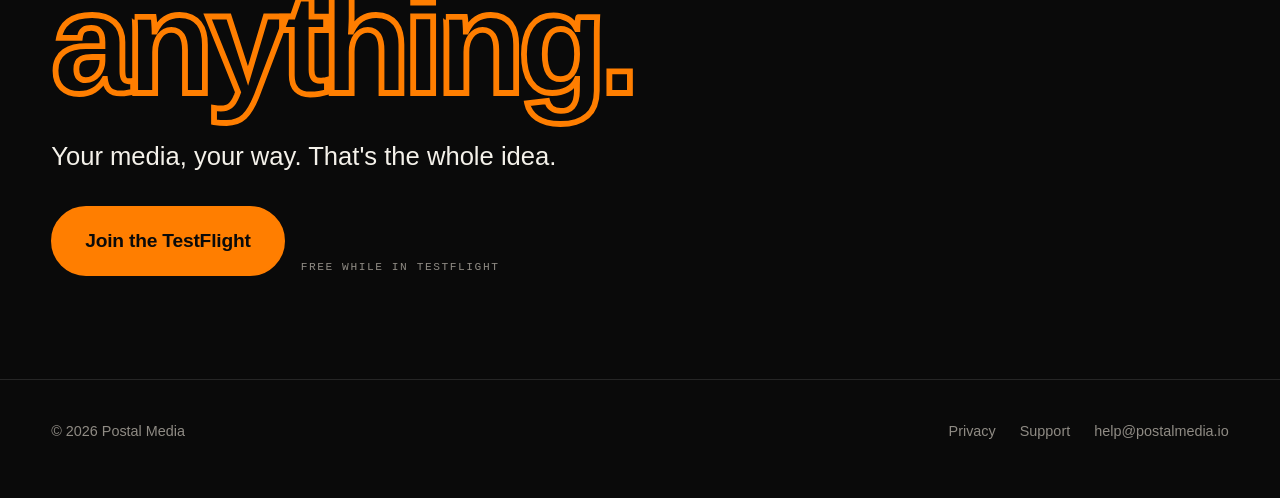
==== commit c0dd37e6: "Add files via upload" ====
--- a/content/index.html
+++ b/content/index.html
@@ -71,6 +71,34 @@
     </div>
   </section>
 
+  <section class="note-band">
+    <div class="wrap">
+      <div class="note">
+        <p class="label">Why I made it</p>
+        <h2 class="display display--sm">One List to Rule Them All</h2>
+        <p>
+          I made this app because I often feel overwhelmed when trying to figure out
+          what I want to do next. Every app has its own list, and none of them talk to
+          each other. We have Netflix, Amazon Prime, Paramount+, Disney+, Apple TV, not
+          to mention Goodreads and the different games lists on PlayStation, Xbox,
+          Nintendo and Steam.
+        </p>
+        <p>
+          My wife and I often find ourselves spending more time scrolling through lists
+          than actually sitting down to watch something. It's too much. I tried to solve
+          this in the past with different notes on my iPhone, but they get cluttered and
+          unsorted.
+        </p>
+        <p>
+          I made this app to help me focus on the things I want to do, not what any
+          algorithm is telling me to do. And to remember who recommended great content
+          to me, so I can thank them later.
+        </p>
+        <p class="signature">Marc</p>
+      </div>
+    </div>
+  </section>
+
   <section style="padding-top:0;border-top:0">
     <div class="wrap">
       <p class="label">What it does that the others don't</p>
--- a/assets/css/site.css
+++ b/assets/css/site.css
@@ -132,8 +132,45 @@
 @media (min-width: 56rem) { .hero { grid-template-columns: 1.25fr 1fr; } }
 .hero__shot { max-width: min(20rem, 100%); margin-inline: auto; }
 
-.stamp { width: min(36rem, 90vw); transition: transform .35s cubic-bezier(.2,.9,.3,1.4); }
-.stamp:hover { transform: rotate(-3deg) scale(1.02); }
+/* The stamp is ink on paper, so it gets paper. Not decoration: the mark
+   knocks the inside of the mouth out in white, and those knockouts only
+   read as holes against something white. On the page's own black they
+   would light up as solid white shapes and the face would fall apart. */
+.stamp-card {
+  position: relative;
+  display: inline-block;
+  padding: clamp(1.5rem, 4vw, 3rem) clamp(1.75rem, 5vw, 3.5rem);
+  max-width: 100%;
+  transform: rotate(-1.2deg);
+  transition: transform .35s cubic-bezier(.2,.9,.3,1.4);
+}
+.stamp-card:hover { transform: rotate(0deg) scale(1.01); }
+
+/* The paint sits behind the mark and is sized by it, so the swash grows
+   and shrinks with the logo instead of needing its own breakpoints.
+   Deliberately bled past the padding on every side: a brushstroke that
+   stopped exactly at the artwork's edge would read as a shape rather than
+   as paint. */
+.paint {
+  position: absolute;
+  inset: -7% -5%;
+  width: 110%;
+  height: 114%;
+  pointer-events: none;
+  /* The stamp is tilted inside its own artwork, so an upright swash behind
+     it reads as a rectangle someone forgot to rotate. This is the mark's
+     own lean, measured off the render, applied to the paint so the two sit
+     on the same axis. The card's rotation is on top of both. */
+  transform: rotate(-4.8deg);
+}
+/* Rotating a box makes it wider than its own width: half its height times
+   the sine of the angle, at each end. On a phone that was enough to push
+   the swash past the viewport and put a horizontal scrollbar on the page,
+   so the bleed comes in where there is no room for it. */
+@media (max-width: 40rem) {
+  .paint { inset: -7% -1%; width: 102%; }
+}
+.stamp { position: relative; width: min(34rem, 100%); }
 
 /* --- The changing word ------------------------------------------------------
    Four words stacked in one grid cell, each fading in and out in turn. The
@@ -263,6 +300,34 @@
 .shot--phone { border-radius: 2.2rem; }
 .grid-shots { display: grid; gap: 1rem; grid-template-columns: repeat(auto-fit, minmax(min(16rem, 100%), 1fr)); align-items: start; }
 
+/* --- The maker's note -----------------------------------------------------
+   The section above this one argues about the market. This one is a person
+   talking, so it gets a different shape rather than a third stack of
+   paragraphs in the same voice: a raised ground, the accent holding the
+   left edge, and a narrower measure so it reads like a letter rather than
+   a page. It sits directly under the section above it, sharing that
+   section's bottom padding instead of adding a second gap. */
+.note-band { padding-top: 0; border-top: 0; }
+.note {
+  max-width: 46rem;
+  background: var(--bg-raise);
+  border-left: 3px solid var(--accent);
+  border-radius: 0 1.25rem 1.25rem 0;
+  padding: clamp(1.5rem, 4vw, 2.5rem);
+}
+.note p { color: var(--fg-soft); max-width: 36rem; margin: 0 0 1em; }
+.note p:last-child { margin-bottom: 0; }
+.note .display--sm { margin-bottom: 1rem; }
+/* A name, not another paragraph: the accent and the extra space above are
+   what say the note has ended and a person wrote it. */
+.note .signature {
+  margin-top: 1.5rem;
+  color: var(--accent);
+  font-weight: 800;
+  font-size: 1.1rem;
+  letter-spacing: -0.01em;
+}
+
 /* --- Big words (Plateau's list, and any bold list) -------------------------- */
 .bigwords { list-style: none; margin: 0; padding: 0; }
 .bigwords li {
